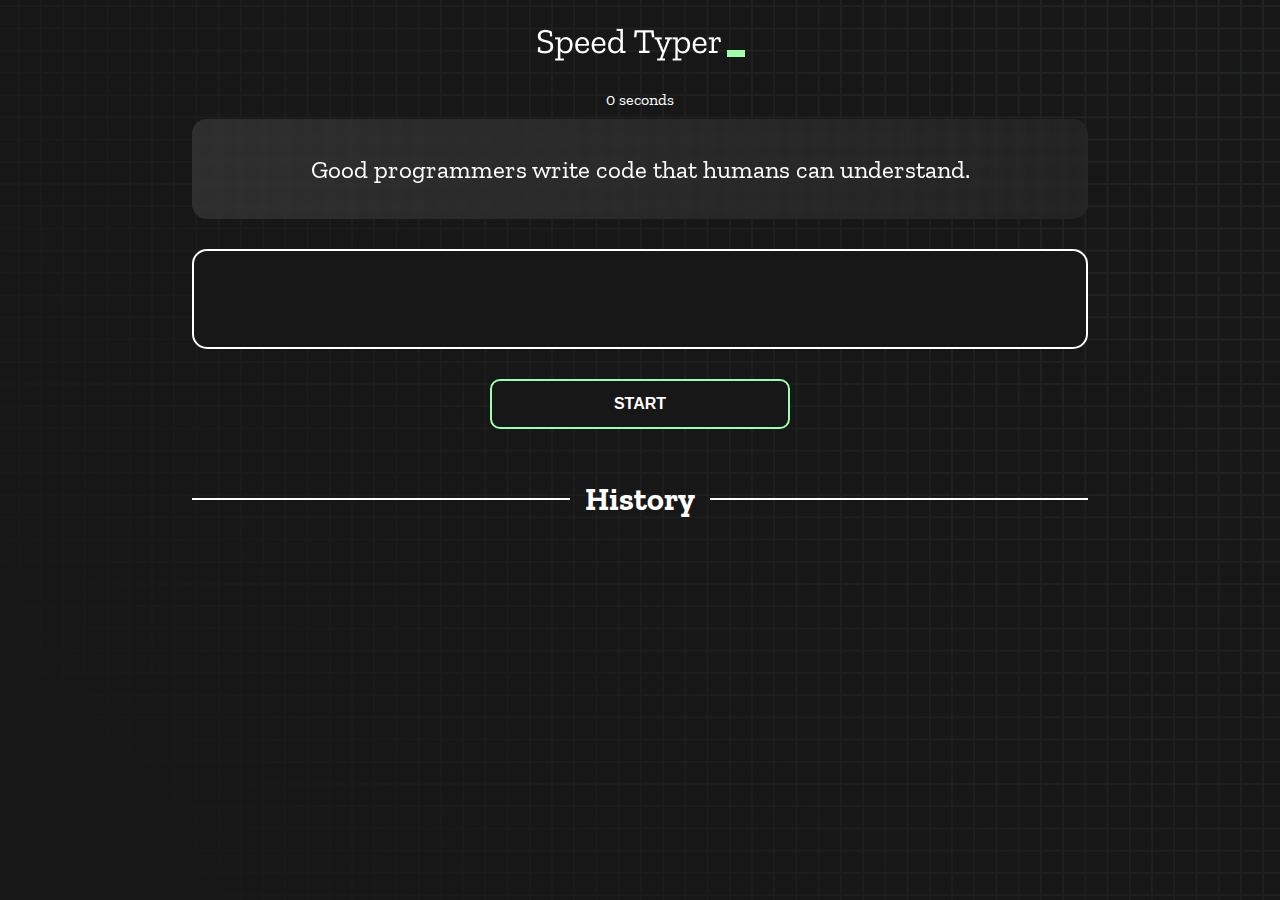
==== index.html @ a6e66e90 "Initial commit" ====
<!DOCTYPE html>
<html lang="en">
  <head>
    <meta charset="UTF-8" />
    <meta http-equiv="X-UA-Compatible" content="IE=edge" />
    <meta name="viewport" content="width=device-width, initial-scale=1.0" />
    <title>Speed Monster</title>
    <link rel="stylesheet" href="styles.css" />
    <link rel="preconnect" href="https://fonts.googleapis.com" />
    <link rel="preconnect" href="https://fonts.gstatic.com" crossorigin />
    <link
      href="https://fonts.googleapis.com/css2?family=Zilla+Slab:wght@300;400;500&display=swap"
      rel="stylesheet"
    />
  </head>
  <body>
    <h1 class="title"><img src="./logo.png" /></h1>
    <div id="show-time">0 seconds</div>

    <div class="box-container">
      <div id="question"></div>

      <div id="display" class="inactive"></div>

      <div class="buttons">
        <button id="starts">START</button>
      </div>

      <div class="divider-container">
        <div class="line"></div>
        <h1 class="title2">History</h1>
        <div class="line"></div>
      </div>
      <div id="histories"></div>
    </div>

    <div id="countdown"></div>
    <div id="modal-background" class="hidden"></div>
    <div id="result" class="hidden"></div>

    <script src="./history.js"></script>
    <script src="./script.js"></script>
  </body>
</html>
---- styles.css ----
* {
  padding: 0;
  margin: 0;
  box-sizing: border-box;
}

body {
  background-image: url("./bg.png");
  background-size: cover;
  background-position: left top;
  font-family: "Zilla Slab", serif;
}

.box-container {
  width: 70%;
  margin: 0 auto;
}

#question {
  height: 100px;
  display: flex;
  align-items: center;
  justify-content: center;
  color: white;
  font-size: 25px;
  border-radius: 15px;
  background: rgb(255, 255, 255);
  background: linear-gradient(
    92.49deg,
    rgba(255, 255, 255, 0.1) 0.18%,
    rgba(255, 255, 255, 0.05) 99.85%
  );
  backdrop-filter: blur(5px);
  margin-bottom: 30px;
}

#display {
  height: 100px;
  display: flex;
  flex-wrap: wrap;
  align-items: center;
  padding-left: 5rem;
  color: white;
  font-size: 32px;
  background-color: #171717;
  border: 2px solid #9dffad;
  border-radius: 15px;
}

#countdown {
  position: fixed;
  height: 100vh;
  width: 100vw;
  background-color: rgba(0, 0, 0, 0.8);
  top: 0;
  left: 0;
  display: flex;
  align-items: center;
  justify-content: center;
  font-size: 3rem;
  color: white;
  display: none;
}
#result {
  position: fixed;
  top: 10%; 
  left: 10%;
  transform: translate(-50%, -50%);
  height: 250px;
  width: 400px;
  background-color: #171717;
  border-radius: 15px;
  border: 2px solid #9dffad;
  color: white;
  text-align: center;
  padding: 2rem;
}
#show-time{
  text-align: center;
  color: white;
  margin: 10px 0;
}

.green {
  color: #9dffad;
}
.red {
  color: #eb6565;
}
.bold {
  font-weight: 700;
}
.inactive {
  border: 2px solid white !important;
}
.hidden {
  display: none;
}
.title {
  text-align: center;
  color: white;
  margin: 20px 0;
}

.divider-container {
  height: 80px;
  display: flex;
  justify-content: center;
  align-items: center;
  gap: 15px;
  margin: 0 auto;
}

.line {
  height: 2px;
  background: white;
  width: 100%;
}

.title2 {
  color: white;
  display: block;
}

.buttons {
  display: flex;
  justify-content: center;
  margin: 30px 0;
}
button {
  padding: 10px 20px;
  border: none;
  font-size: 16px;
  font-weight: bold;
  width: 300px;
  height: 50px;
  color: white;
  background-color: #171717;
  border-radius: 10px;
  border: 2px solid #9dffad;
  cursor: pointer;
}

#histories {
  display: flex;
  flex-wrap: wrap;
  justify-content: space-around;
}

.card {
  width: 100%;
  height: 100%;
  padding: 50px;
  display: flex;
  justify-content: space-between;
  align-items: center;
  padding: 20px 30px;
  color: white;
  border-radius: 15px;
  background: rgb(255, 255, 255);
  background: linear-gradient(
    92.49deg,
    rgba(255, 255, 255, 0.1) 0.18%,
    rgba(255, 255, 255, 0.05) 99.85%
  );
  backdrop-filter: blur(5px);
  margin-bottom: 30px;
}

#modal-background {
  background: rgb(255, 255, 255);
  background: linear-gradient(
    92.49deg,
    rgba(255, 255, 255, 0.1) 0.18%,
    rgba(255, 255, 255, 0.05) 99.85%
  );
  backdrop-filter: blur(5px);
  height: 100vh;
  width: 100%;
  position: fixed;
  top: 0;
}

@media only screen and (max-width: 700px) {
  .box-container {
    padding: 0 20px;
    width: 100%;
  }
  .card {
    flex-direction: column;
  }
}
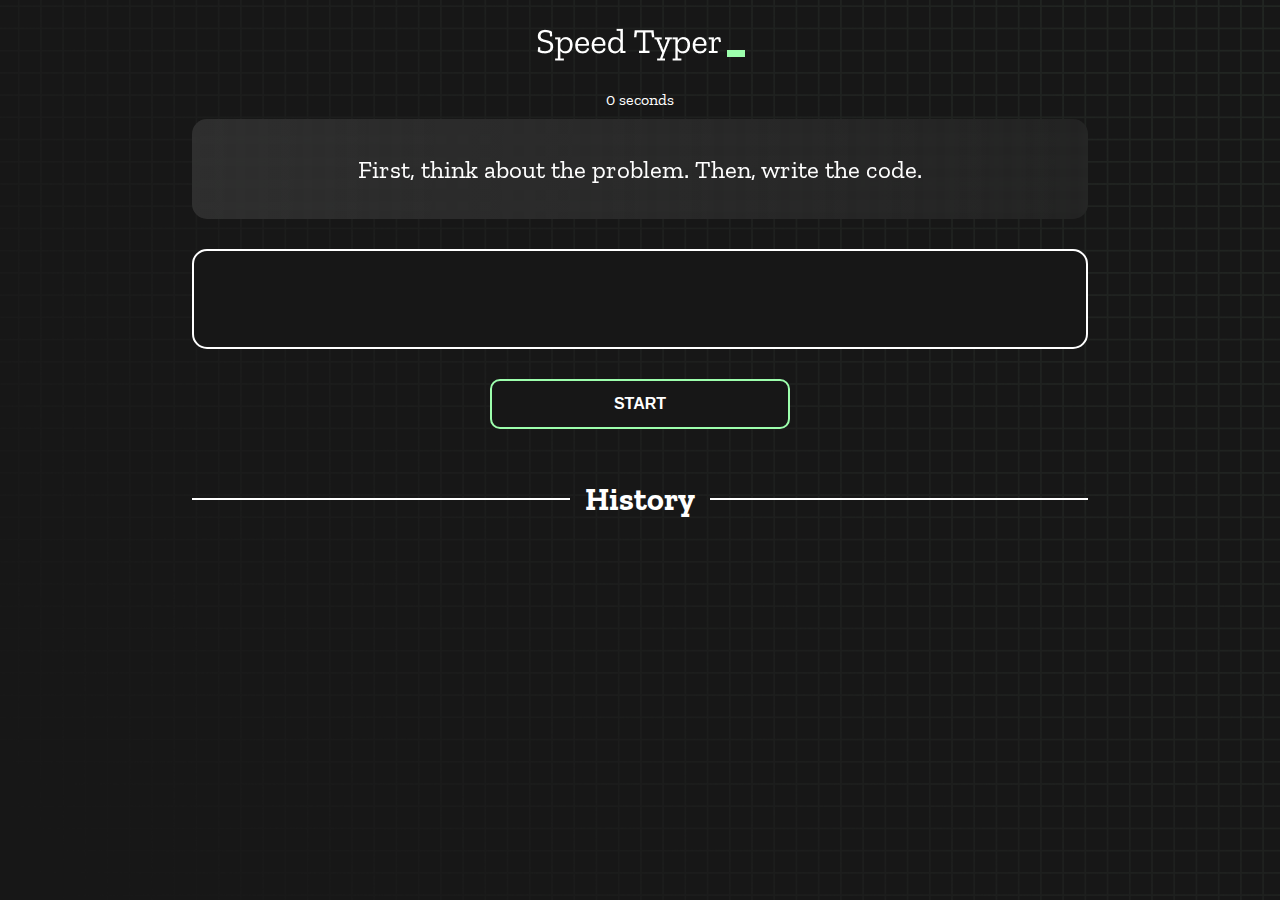
==== commit 78ef48d2: "center-alignment" ====
--- a/index.html
+++ b/index.html
@@ -36,8 +36,9 @@
 
     <div id="countdown"></div>
     <div id="modal-background" class="hidden"></div>
+    <div class="result-card">
     <div id="result" class="hidden"></div>
-
+    </div>
     <script src="./history.js"></script>
     <script src="./script.js"></script>
   </body>
--- a/styles.css
+++ b/styles.css
@@ -54,7 +54,7 @@
   background-color: rgba(0, 0, 0, 0.8);
   top: 0;
   left: 0;
-  display: flex;
+  
   align-items: center;
   justify-content: center;
   font-size: 3rem;
@@ -62,9 +62,10 @@
   display: none;
 }
 #result {
+   
   position: fixed;
-  top: 10%; 
-  left: 10%;
+  top: 50%; 
+  left: 50%;
   transform: translate(-50%, -50%);
   height: 250px;
   width: 400px;
@@ -75,6 +76,7 @@
   text-align: center;
   padding: 2rem;
 }
+
 #show-time{
   text-align: center;
   color: white;
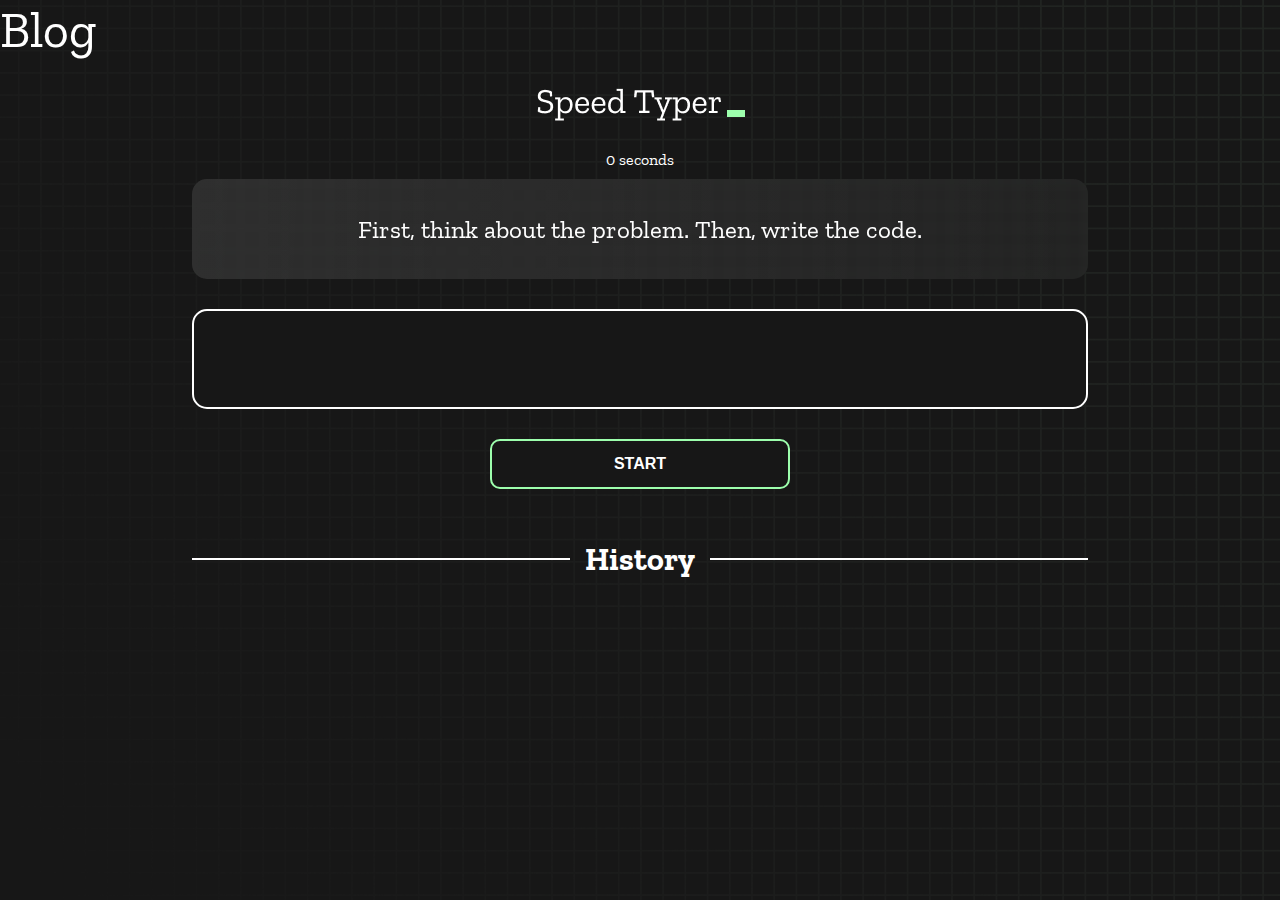
==== commit 5c997d2e: "countdown fixed" ====
--- a/index.html
+++ b/index.html
@@ -14,6 +14,7 @@
     />
   </head>
   <body>
+  <a href="#blog.html" style="color: white; font-size: 50px; text-decoration: none;">Blog</a>
     <h1 class="title"><img src="./logo.png" /></h1>
     <div id="show-time">0 seconds</div>
 
@@ -31,7 +32,7 @@
         <h1 class="title2">History</h1>
         <div class="line"></div>
       </div>
-      <div id="histories"></div>
+      <div id="histories" class="histories"></div>
     </div>
 
     <div id="countdown"></div>
--- a/styles.css
+++ b/styles.css
@@ -191,4 +191,13 @@
   .card {
     flex-direction: column;
   }
-}
+
+}
+
+@media only screen and (min-width: 701px) and  (max-width: 1200px) {
+  .histories{
+  display: grid;
+  grid-template-columns: repeat(1fr, 3);
+  
+  }
+}
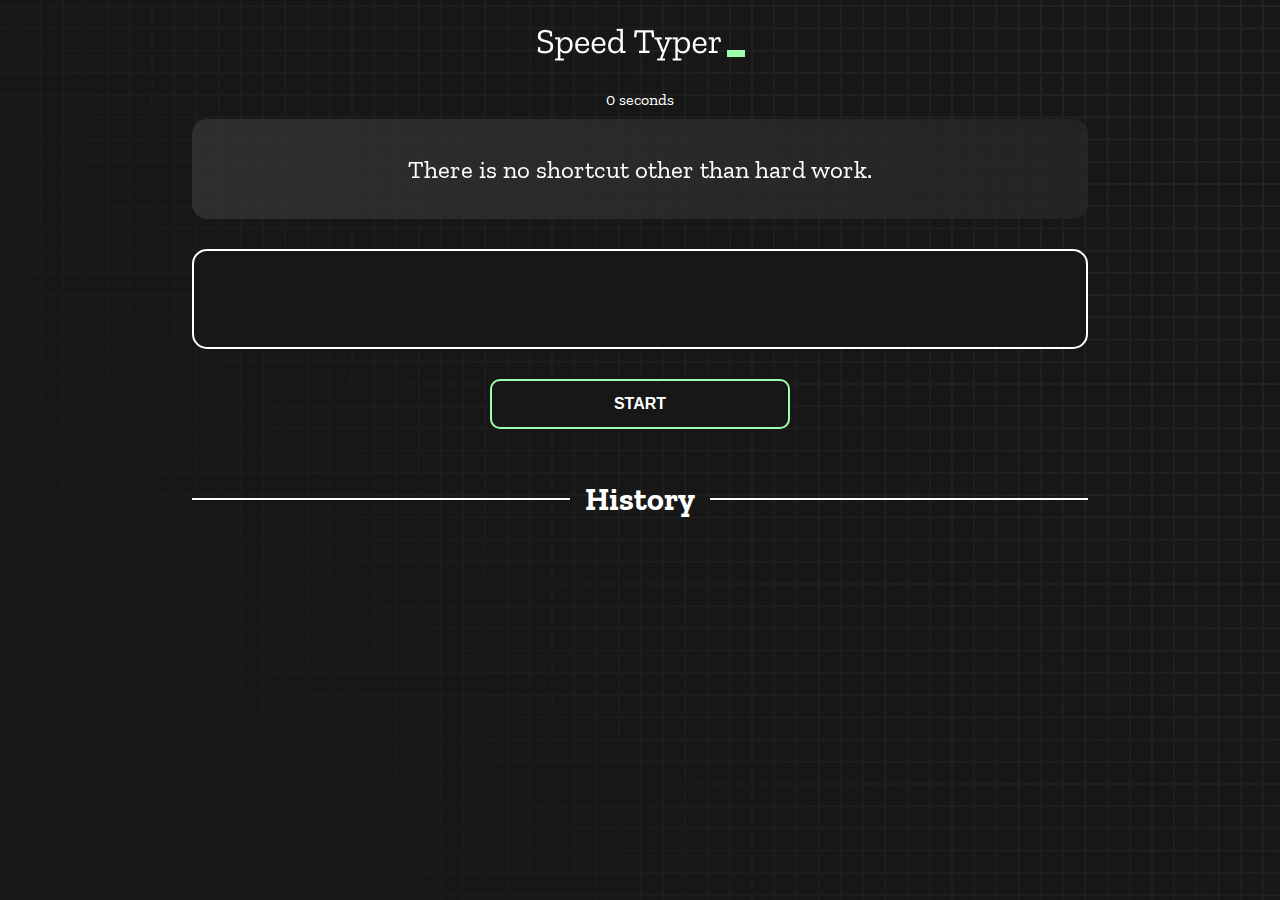
==== commit 2030908c: "blog secton added" ====
--- a/index.html
+++ b/index.html
@@ -14,7 +14,7 @@
     />
   </head>
   <body>
-  <a href="#blog.html" style="color: white; font-size: 50px; text-decoration: none;">Blog</a>
+  
     <h1 class="title"><img src="./logo.png" /></h1>
     <div id="show-time">0 seconds</div>
 
